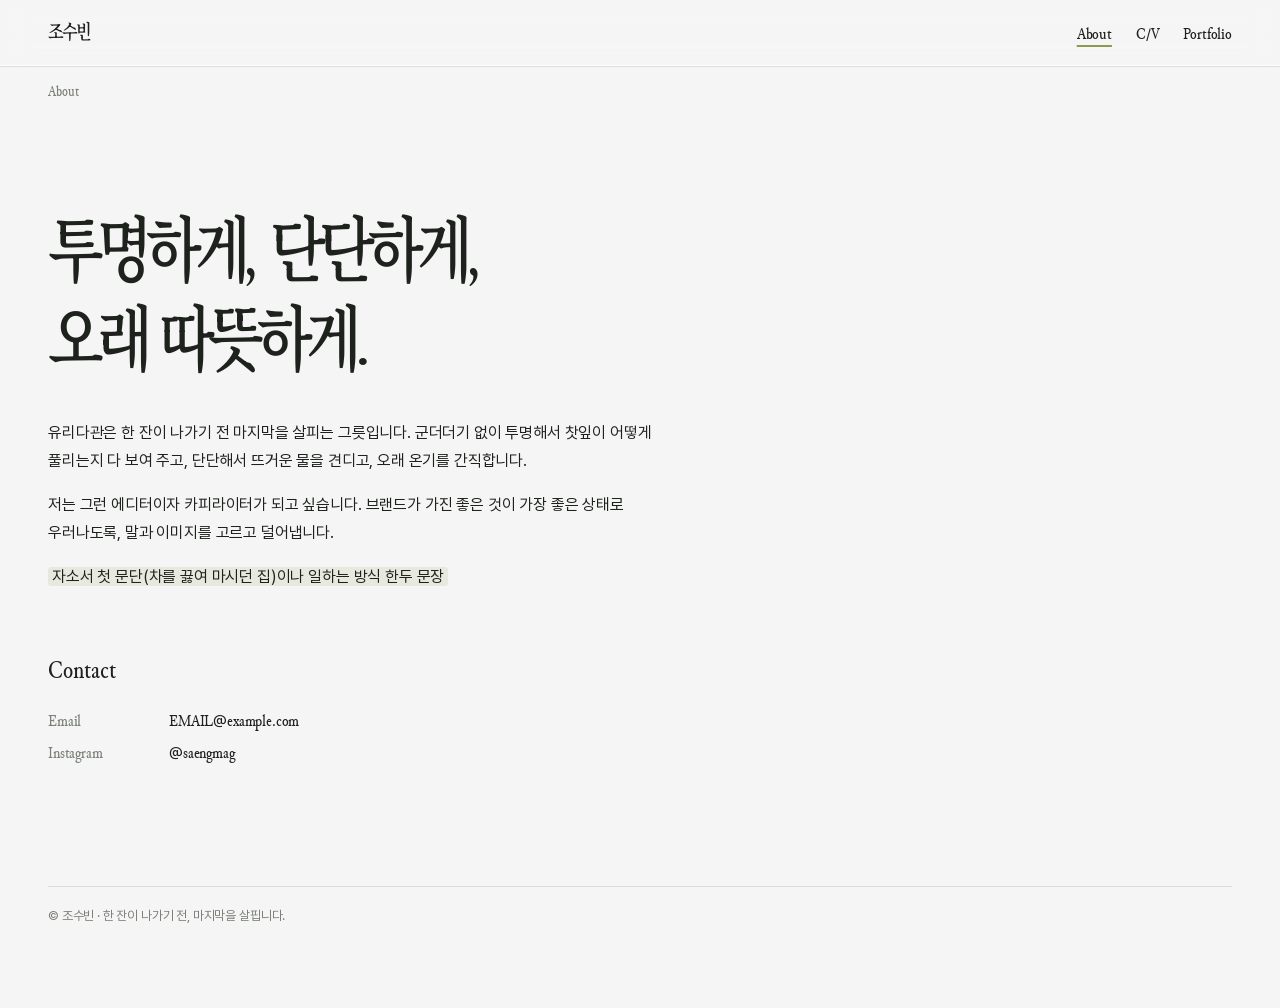
==== about.html @ bf5b0464 "Teacup landing, glass-teapot styling, and type system - Landing: one-screen scene with headline left" ====
<!doctype html>
<html lang="ko">
<head>
  <meta charset="utf-8">
  <meta name="viewport" content="width=device-width, initial-scale=1">
  <title>About — 조수빈</title>
  <link rel="preconnect" href="https://fonts.googleapis.com">
  <link rel="preconnect" href="https://fonts.gstatic.com" crossorigin>
  <link href="https://fonts.googleapis.com/css2?family=Noto+Serif+KR:wght@600&display=swap" rel="stylesheet">
  <link rel="stylesheet" href="assets/style.css">
</head>
<body>
  <header class="site-header">
    <a class="name title" href="index.html">조수빈</a>
    <nav class="site-nav">
      <a href="about.html" aria-current="page">About</a>
      <a href="cv.html">C/V</a>
      <a href="portfolio.html">Portfolio</a>
    </nav>
  </header>

  <main class="article">
    <p class="caption"><span class="en">About</span></p>
    <h1>투명하게, 단단하게,<br>오래 따뜻하게.</h1>

    <p>유리다관은 한 잔이 나가기 전 마지막을 살피는 그릇입니다. 군더더기 없이 투명해서 찻잎이 어떻게 풀리는지 다 보여 주고, 단단해서 뜨거운 물을 견디고, 오래 온기를 간직합니다.</p>
    <p>저는 그런 에디터이자 카피라이터가 되고 싶습니다. 브랜드가 가진 좋은 것이 가장 좋은 상태로 우러나도록, 말과 이미지를 고르고 덜어냅니다.</p>
    <p><span class="todo">자소서 첫 문단(차를 끓여 마시던 집)이나 일하는 방식 한두 문장</span></p>

    <h2>Contact</h2>
    <dl class="facts">
      <dt>Email</dt><dd><a href="mailto:EMAIL@example.com">EMAIL@example.com</a></dd>
      <dt>Instagram</dt><dd><a href="https://www.instagram.com/saengmag/">@saengmag</a></dd>
    </dl>
  </main>

  <footer class="site-footer">© 조수빈 · 한 잔이 나가기 전, 마지막을 살핍니다.</footer>
  <script src="assets/ko-wrap.js"></script>
</body>
</html>
---- assets/style.css ----
/* 타이포 위계 (Victoria Escobar CV 기준)
   한글 타이틀: 가공 본명조 (.ko — SemiBold · 자간 -12% · 세로 1.25배 · 90%)
   본문: 프리텐다드 Regular · Medium · SemiBold
   포인트 영문·숫자: Junicode Condensed (타이틀 안의 영문, 번호, .en)
   서체는 모두 OFL. 라이선스 파일은 assets/fonts/ 에 있습니다. */
@font-face {
  font-family: "Junicode";
  src: url("fonts/JunicodeVF-Roman.woff2") format("woff2");
  font-weight: 300 700;
  font-stretch: 75% 125%;
  font-display: swap;
}
/* 본문용 Junicode: 영문 글자만 담당(숫자·기호·한글은 프리텐다드). 같은 크기에서 작아 보여 112%로 맞춤 */
@font-face {
  font-family: "Junicode Text";
  src: url("fonts/JunicodeVF-Roman.woff2") format("woff2");
  font-weight: 300 700;
  font-stretch: 75% 125%;
  font-display: swap;
  size-adjust: 112%;
  unicode-range: U+0041-005A, U+0061-007A, U+00C0-024F;
}
@font-face { font-family: "Pretendard"; src: url("fonts/Pretendard-Regular.woff2") format("woff2"); font-weight: 400; font-display: swap; }
@font-face { font-family: "Pretendard"; src: url("fonts/Pretendard-Medium.woff2") format("woff2"); font-weight: 500; font-display: swap; }
@font-face { font-family: "Pretendard"; src: url("fonts/Pretendard-SemiBold.woff2") format("woff2"); font-weight: 600; font-display: swap; }

/* 컨셉: 유리다관 — 군더더기 없이 투명하고, 단단하고, 오래 따뜻한.
   색은 유리(투명·빛·가장자리)와 차를 닮은 먹색으로만, 쑥차 색은 '차가 우러나는 순간'에만 씁니다. */
:root {
  /* 영문은 어디서나 Junicode, 한글·숫자는 프리텐다드 */
  --font: "Junicode Text", "Pretendard", -apple-system, BlinkMacSystemFont, "Apple SD Gothic Neo", sans-serif;
  --font-title: "Junicode", "Noto Serif KR", serif;

  --paper: #f5f5f5;                       /* 맑은 유리 뒤의 중립 회백색 */
  --ink: #1e221d;                         /* 오래 우린 찻물의 먹색 */
  --muted: #7b8178;                       /* 김 서린 유리 너머의 회녹색 */
  --line: rgba(30, 34, 29, 0.12);         /* 유리 가장자리 */
  --glass: rgba(255, 255, 255, 0.5);      /* 유리면 */
  --glass-edge: rgba(255, 255, 255, 0.9); /* 빛이 맺힌 윗가장자리 */
  --ssuk: #8d9a4f;                        /* 쑥차 찻물 */
  --ssuk-deep: #56622f;                   /* 쑥잎: 글자에 쓸 때 */
  --ssuk-wash: rgba(141, 154, 79, 0.14);  /* 옅게 우러난 찻물 */
  --warm: rgba(150, 120, 60, 0.07);       /* 오래 남는 온기: 그림자에만 */

  --gutter: clamp(16px, 4vw, 48px);
  --radius: 14px;                         /* 유리의 둥근 곡면: 그릇 역할을 하는 요소에만 */
}

* { box-sizing: border-box; }

html { background: var(--paper); }

body {
  margin: 0;
  padding: 0 var(--gutter) 80px;
  font-family: var(--font);
  font-size: 16px;
  line-height: 1.75;
  letter-spacing: -0.01em;
  font-stretch: 75%;                      /* Junicode Condensed. 프리텐다드에는 영향 없음 */
  color: var(--ink);
  background: var(--paper);
  word-break: keep-all;
}

a { color: inherit; text-decoration: none; transition: color .3s ease; }
a:hover { color: var(--ssuk-deep); }
a:focus-visible, button:focus-visible { outline: 2px solid var(--ssuk); outline-offset: 3px; border-radius: 2px; }

/* 상단 메뉴: 유리판처럼 뒤가 비치는 띠 */
.site-header {
  position: sticky;
  top: env(safe-area-inset-top, 0px);
  z-index: 5;
  display: flex;
  flex-wrap: wrap;
  gap: 8px 24px;
  align-items: baseline;
  margin-inline: calc(var(--gutter) * -1);
  padding: 18px var(--gutter) 14px;
  font-size: 15px;
  background: rgba(245, 245, 245, 0.62);
  -webkit-backdrop-filter: blur(14px) saturate(1.2);
  backdrop-filter: blur(14px) saturate(1.2);
  border-bottom: 1px solid var(--line);
  box-shadow: inset 0 -1px 0 var(--glass-edge);
}
.site-header .name { margin-right: auto; font-size: 18px; }
.site-nav { display: flex; flex-wrap: wrap; gap: 8px 24px; }
.site-nav [aria-current="page"] { text-decoration: underline; text-decoration-color: var(--ssuk); text-underline-offset: 6px; text-decoration-thickness: 2px; }

/* 타이틀 서체: 영문·숫자는 Junicode Condensed(고정), 한글은 ko-wrap.js가 .ko로 감싸 본명조로
   본명조 기본값: SemiBold · 자간 -12% · 세로 1.25배 · 크기 90% (tools/type-tuner.html에서 확정) */
.title, h1, h2 {
  font-family: var(--font-title);
  font-stretch: 75%;
  font-weight: 400;
  letter-spacing: 0;
  font-synthesis: none;
}
.title .ko, h1 .ko, h2 .ko {
  font-family: "Noto Serif KR", serif;
  font-stretch: 100%;
  font-size: 90%;
  font-weight: 600;
  letter-spacing: -0.12em;
  display: inline-block;
  transform: scaleY(1.25);
  transform-origin: center 80%;
}

/* 포인트 영문·숫자: 본문 안에서도 Junicode로 (번호, 영문 작품명 등) */
.en, .num {
  font-family: "Junicode", serif;
  font-stretch: 75%;
  font-weight: 400;
  letter-spacing: 0;
  font-size: 1.12em;   /* Junicode는 같은 크기에서 작아 보여 살짝 키움 */
}

/* 위계: 타이틀(Junicode+본명조) / 본문(프리텐다드) / 캡션 */
h1 {
  font-size: clamp(30px, 6vw, 64px);
  line-height: 1.3;
  margin: 16vh 0 28px;
  max-width: 16em;
}
h2 { font-size: 26px; line-height: 1.4; margin: 64px 0 16px; }
.lede { max-width: 30em; color: var(--muted); margin: 0 0 72px; }
.caption { font-size: 13px; color: var(--muted); }

/* Victoria식 번호 목록: 줄은 유리 가장자리, 올리면 찻물이 아래부터 차오름 */
.index { list-style: none; padding: 0; margin: 0; border-top: 1px solid var(--line); }
.index li { border-bottom: 1px solid var(--line); box-shadow: 0 1px 0 var(--glass-edge); }
.index a {
  display: grid;
  grid-template-columns: 3.5em 1fr auto;
  gap: 12px;
  padding: 14px 8px;
  margin: 0 -8px;
  font-size: clamp(18px, 2.4vw, 26px);
  background: linear-gradient(var(--ssuk-wash), var(--ssuk-wash)) bottom / 100% 0 no-repeat;
  transition: background-size .6s cubic-bezier(.2, .7, .2, 1), color .3s ease;
}
.index a:hover, .index a:focus-visible { background-size: 100% 100%; color: var(--ink); }
.index .num { color: var(--muted); }
.index .meta { font-size: 13px; color: var(--muted); align-self: center; }
@media (max-width: 560px) {
  .index a { grid-template-columns: 2.6em 1fr; }
  .index .meta { grid-column: 2; }
}

/* 문장 뽑기: 유리다관에 한 줄을 우린다 */
.draw { margin: 120px 0 96px; display: grid; justify-items: center; gap: 24px; text-align: center; }
.draw button {
  font: inherit;
  font-size: 16px;
  background: var(--glass);
  border: 1px solid var(--line);
  box-shadow: inset 0 1px 0 var(--glass-edge), 0 6px 18px var(--warm);
  border-radius: 999px;
  color: var(--ink);
  cursor: pointer;
  padding: 10px 22px;
  transition: border-color .3s ease, color .3s ease;
}
.draw button:hover { color: var(--ssuk-deep); border-color: var(--ssuk); }
.vessel {
  position: relative;
  width: min(100%, 30em);
  min-height: 15em;
  padding: 48px 32px 40px;
  display: flex;
  flex-direction: column;
  justify-content: center;
  overflow: hidden;
  border: 1px solid var(--line);
  border-radius: 22px 22px 56px 56px;      /* 다관의 둥근 몸통 */
  background: linear-gradient(115deg, rgba(255,255,255,.75), rgba(255,255,255,.25) 45%, rgba(255,255,255,.55));
  -webkit-backdrop-filter: blur(6px);
  backdrop-filter: blur(6px);
  box-shadow:
    inset 1px 1px 0 var(--glass-edge),      /* 빛이 맺힌 가장자리 */
    inset -12px -14px 30px rgba(30, 34, 29, 0.04),
    0 24px 50px var(--warm);                /* 오래 남는 온기 */
}
.vessel::before {                            /* 유리에 비친 긴 빛줄기 */
  content: "";
  position: absolute;
  top: 14px; left: 18px;
  width: 6px; height: 46%;
  border-radius: 6px;
  background: linear-gradient(rgba(255,255,255,.95), rgba(255,255,255,0));
  pointer-events: none;
}
.vessel .tea {                               /* 찻물: 우릴 때만 차오름 */
  position: absolute;
  inset: auto 0 0 0;
  height: 0;
  background: linear-gradient(to top, rgba(141,154,79,.30), rgba(141,154,79,.12));
  border-top: 1px solid rgba(255,255,255,.7);
  transition: height 1.8s cubic-bezier(.3, .6, .2, 1);
}
.vessel.steeped .tea { height: 58%; }
.vessel .line, .vessel .source { position: relative; }
.vessel .line {
  font-size: clamp(24px, 4vw, 36px);
  line-height: 1.5;
  margin: 0;
  opacity: 0;
  filter: blur(6px);
  transition: opacity 1.6s ease .4s, filter 1.6s ease .4s;  /* 찻잎이 우러나듯 */
}
.vessel .source { margin: 14px 0 0; opacity: 0; transition: opacity 1.2s ease 1.3s; }
.vessel .placeholder { position: absolute; inset: 0; display: grid; place-items: center; color: var(--muted); font-size: 14px; transition: opacity .4s ease; }
.vessel.steeped .placeholder { opacity: 0; }
.vessel h1.line { margin: 0; max-width: none; }
.vessel.steeped .line { opacity: 1; filter: blur(0); }

/* 첫 화면: 스크롤 없는 한 장면 — 좌: 산세리프 큰 문장 / 가운데: 찻잔 / 우: 한 잔 더
   사이트 전체와 같은 밝은 #f5f5f5. 찻물의 연두빛이 첫 화면의 유일한 색 */
body.landing { padding-bottom: 0; }
.hero {
  min-height: calc(100svh - 64px);          /* 상단 바를 뺀 한 화면 */
  margin: 0;
  padding-block: 16px 32px;
  display: grid;
  grid-template-columns: 1fr auto 1fr;
  align-items: center;
  justify-items: stretch;
  gap: clamp(16px, 3vw, 48px);
  text-align: left;
}
.cup-frame { grid-column: 2; width: min(42vw, 70svh, 620px); aspect-ratio: 1; }
.cup-frame img {
  width: 100%;
  height: 100%;
  display: block;
  filter: brightness(1.07) contrast(.96);   /* 사진 바탕을 #f5f5f5에 가깝게 밝혀 회색 테를 줄임 */
  mix-blend-mode: multiply;
  -webkit-mask-image: radial-gradient(circle at 50% 50%, #000 50%, transparent 70%);
  mask-image: radial-gradient(circle at 50% 50%, #000 50%, transparent 70%);   /* 네모난 가장자리를 둥글게 지움 */
}
/* 왼쪽 문장: CSS로 그린 다관의 그릇 스타일은 걷어내고 글자만 */
.hero .vessel {
  grid-column: 1;
  grid-row: 1;
  justify-self: start;
  width: auto;
  min-height: 0;
  padding: 0;
  overflow: visible;
  border: 0;
  border-radius: 0;
  background: none;
  -webkit-backdrop-filter: none;
  backdrop-filter: none;
  box-shadow: none;
  text-align: left;
}
.hero .vessel::before, .hero .vessel .tea { display: none; }
/* 첫 화면 문장만 산세리프(프리텐다드, 영문은 Junicode)로 크게. 가공 본명조 규칙은 끔 */
.hero .vessel .line {
  font-family: var(--font);
  font-stretch: 75%;
  font-weight: 600;
  font-size: clamp(28px, 3.4vw, 56px);
  line-height: 1.2;
  letter-spacing: -0.035em;
  margin: 0;
}
.hero .vessel .line .ko { font: inherit; letter-spacing: inherit; font-stretch: 100%; display: inline; transform: none; }
.hero .vessel .source { margin: 18px 0 0; font-size: 14px; color: var(--muted); }
.hero [data-draw] {                       /* Refill: 테두리 없이 Junicode 글자만, 올리면 김 서리듯 흐려짐 */
  grid-column: 3;
  grid-row: 1;
  justify-self: end;
  padding: 8px 4px;
  border: 0;
  border-radius: 0;
  background: none;
  box-shadow: none;
  font-family: "Junicode", serif;
  font-stretch: 75%;
  font-size: clamp(22px, 2vw, 30px);
  letter-spacing: 0;
  color: var(--ink);
  transition: filter .25s ease, opacity .25s ease;
}
/* 마우스를 올려 둔 동안만 흐려지고, 떼면 바로 돌아옴. 터치 화면에서는 흐림이 남지 않도록 마우스 기기에서만 */
@media (hover: hover) {
  .hero [data-draw]:hover { filter: blur(3px); opacity: .7; color: var(--ink); }
}
@media (prefers-reduced-motion: reduce) { .hero [data-draw] { transition: none; } }

/* 찻잔에서 계속 피어오르는 김 (탑뷰)
   수면 가운데에서 작고 짙게 생겨나, 보는 사람(화면) 쪽으로 다가오듯 크게 부풀며 점점 투명해짐.
   흰 김만으로는 밝은 배경에서 안 보여서, 김이 지나가는 자리의 사진을 살짝 흐리게(뿌옇게) 만들어 존재감을 줌 */
.cup-frame { position: relative; }
.steam {
  position: absolute;
  inset: 0;
  pointer-events: none;
  animation: steam-swirl 48s linear infinite;   /* 김 전체가 천천히 돌아 같은 모양이 반복되지 않게 */
}
.steam i {
  position: absolute;
  left: 50%;
  top: 50%;
  width: 40%;
  height: 40%;
  margin: -20% 0 0 -20%;
  border-radius: 50%;
  background: radial-gradient(circle, rgba(255, 255, 255, .85) 0%, rgba(255, 255, 255, .45) 32%, rgba(255, 255, 255, 0) 66%);
  -webkit-backdrop-filter: blur(4px);
  backdrop-filter: blur(4px);
  -webkit-mask-image: radial-gradient(circle, #000 28%, transparent 66%);
  mask-image: radial-gradient(circle, #000 28%, transparent 66%);
  opacity: 0;
  animation: steam-rise 11s cubic-bezier(.33, .2, .4, 1) infinite;   /* 천천히 떠올라 오래 번짐 */
}
.steam i:nth-child(1) { --dx: 28%;  --dy: -34%; animation-delay: 0s; }
.steam i:nth-child(2) { --dx: -36%; --dy: -10%; animation-delay: -2.75s; }
.steam i:nth-child(3) { --dx: 14%;  --dy: 32%;  animation-delay: -5.5s; }
.steam i:nth-child(4) { --dx: -20%; --dy: -36%; animation-delay: -8.25s; }
@keyframes steam-rise {
  0%   { transform: translate(0, 0) scale(.25); opacity: 0; }
  18%  { opacity: .9; }                                        /* 수면 위: 작고 짙음 */
  55%  { opacity: .5; }
  80%  { opacity: .2; }
  100% { transform: translate(var(--dx), var(--dy)) scale(3) rotate(40deg); opacity: 0; }   /* 화면 쪽: 크고 투명 */
}
@keyframes steam-swirl { to { transform: rotate(360deg); } }
@media (prefers-reduced-motion: reduce) { .steam { display: none; } }

/* 좁은 화면: 문장 → 찻잔 → 버튼 순서로 세로 쌓기 */
@media (max-width: 820px) {
  .hero { grid-template-columns: 1fr; justify-items: center; align-content: center; gap: 20px; }
  .hero .vessel { grid-column: 1; grid-row: 1; justify-self: stretch; }
  .cup-frame { grid-column: 1; grid-row: 2; width: min(78vw, 46svh); }
  .hero [data-draw] { grid-column: 1; grid-row: 3; justify-self: center; }
  .hero .vessel .line { font-size: clamp(28px, 8vw, 40px); }
}

/* 하위 페이지 제목 */
.page-title { margin: 12vh 0 40px; }
.vessel.steeped .source { opacity: 1; }
@media (prefers-reduced-motion: reduce) {
  .vessel .line, .vessel .source, .vessel .tea, .index a { transition: none; filter: none; }
}

/* 프로젝트·CV·숨은 페이지 공통 본문 */
.article { max-width: 40em; }
.article h1 { margin-top: 12vh; }
.facts { display: grid; grid-template-columns: 7em 1fr; gap: 6px 16px; font-size: 15px; margin: 0 0 48px; }
.facts dt { color: var(--muted); }
.facts dd { margin: 0; }
figure { margin: 48px 0; }
figure img, figure video {                   /* 작업물은 유리 액자에 */
  width: 100%;
  height: auto;
  display: block;
  padding: 10px;
  border: 1px solid var(--line);
  border-radius: var(--radius);
  background: var(--glass);
  box-shadow: inset 1px 1px 0 var(--glass-edge), 0 16px 40px var(--warm);
}
figcaption { font-size: 13px; color: var(--muted); margin-top: 10px; }
.todo { background: var(--ssuk-wash); padding: 0 4px; border-radius: 3px; }

.site-footer { margin-top: 120px; padding-top: 18px; border-top: 1px solid var(--line); font-size: 13px; color: var(--muted); }
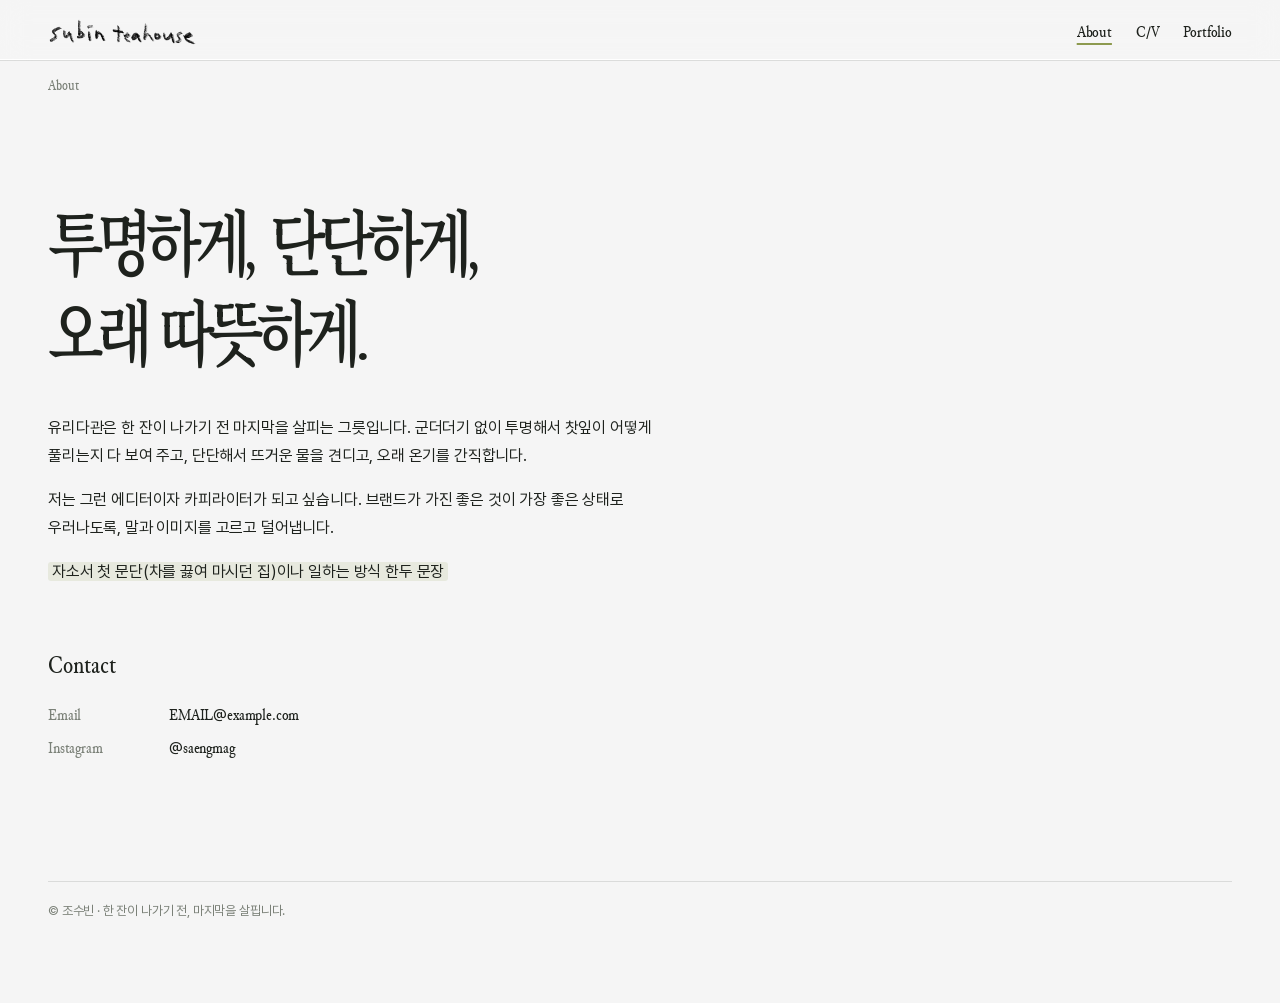
==== commit 6767273a: "Handwritten logo and teapot favicon - "subin teahouse" handwritten logo in the top bar on every page" ====
--- a/about.html
+++ b/about.html
@@ -4,6 +4,10 @@
   <meta charset="utf-8">
   <meta name="viewport" content="width=device-width, initial-scale=1">
   <title>About — 조수빈</title>
+  <link rel="icon" type="image/png" sizes="32x32" href="assets/icons/favicon-32.png">
+  <link rel="icon" type="image/png" sizes="16x16" href="assets/icons/favicon-16.png">
+  <link rel="icon" type="image/png" sizes="192x192" href="assets/icons/icon-192.png">
+  <link rel="apple-touch-icon" href="assets/icons/apple-touch-icon.png">
   <link rel="preconnect" href="https://fonts.googleapis.com">
   <link rel="preconnect" href="https://fonts.gstatic.com" crossorigin>
   <link href="https://fonts.googleapis.com/css2?family=Noto+Serif+KR:wght@600&display=swap" rel="stylesheet">
@@ -11,7 +15,7 @@
 </head>
 <body>
   <header class="site-header">
-    <a class="name title" href="index.html">조수빈</a>
+    <a class="name logo" href="index.html" aria-label="subin teahouse — 조수빈, 홈으로"><img class="logo-mark" src="assets/img/name.png" alt="" width="539" height="101"></a>
     <nav class="site-nav">
       <a href="about.html" aria-current="page">About</a>
       <a href="cv.html">C/V</a>
--- a/assets/style.css
+++ b/assets/style.css
@@ -75,7 +75,7 @@
   display: flex;
   flex-wrap: wrap;
   gap: 8px 24px;
-  align-items: baseline;
+  align-items: center;
   margin-inline: calc(var(--gutter) * -1);
   padding: 18px var(--gutter) 14px;
   font-size: 15px;
@@ -86,6 +86,11 @@
   box-shadow: inset 0 -1px 0 var(--glass-edge);
 }
 .site-header .name { margin-right: auto; font-size: 18px; }
+/* 손글씨 로고 'subin teahouse' (연필 질감 그대로). 올리면 김 서리듯 살짝 흐려짐 */
+.logo { display: block; align-self: center; }
+.logo-mark { display: block; height: 28px; width: auto; transition: filter .25s ease, opacity .25s ease; }
+@media (hover: hover) { .logo:hover .logo-mark { filter: blur(1.5px); opacity: .75; } }
+@media (max-width: 560px) { .logo-mark { height: 24px; } }
 .site-nav { display: flex; flex-wrap: wrap; gap: 8px 24px; }
 .site-nav [aria-current="page"] { text-decoration: underline; text-decoration-color: var(--ssuk); text-underline-offset: 6px; text-decoration-thickness: 2px; }
 
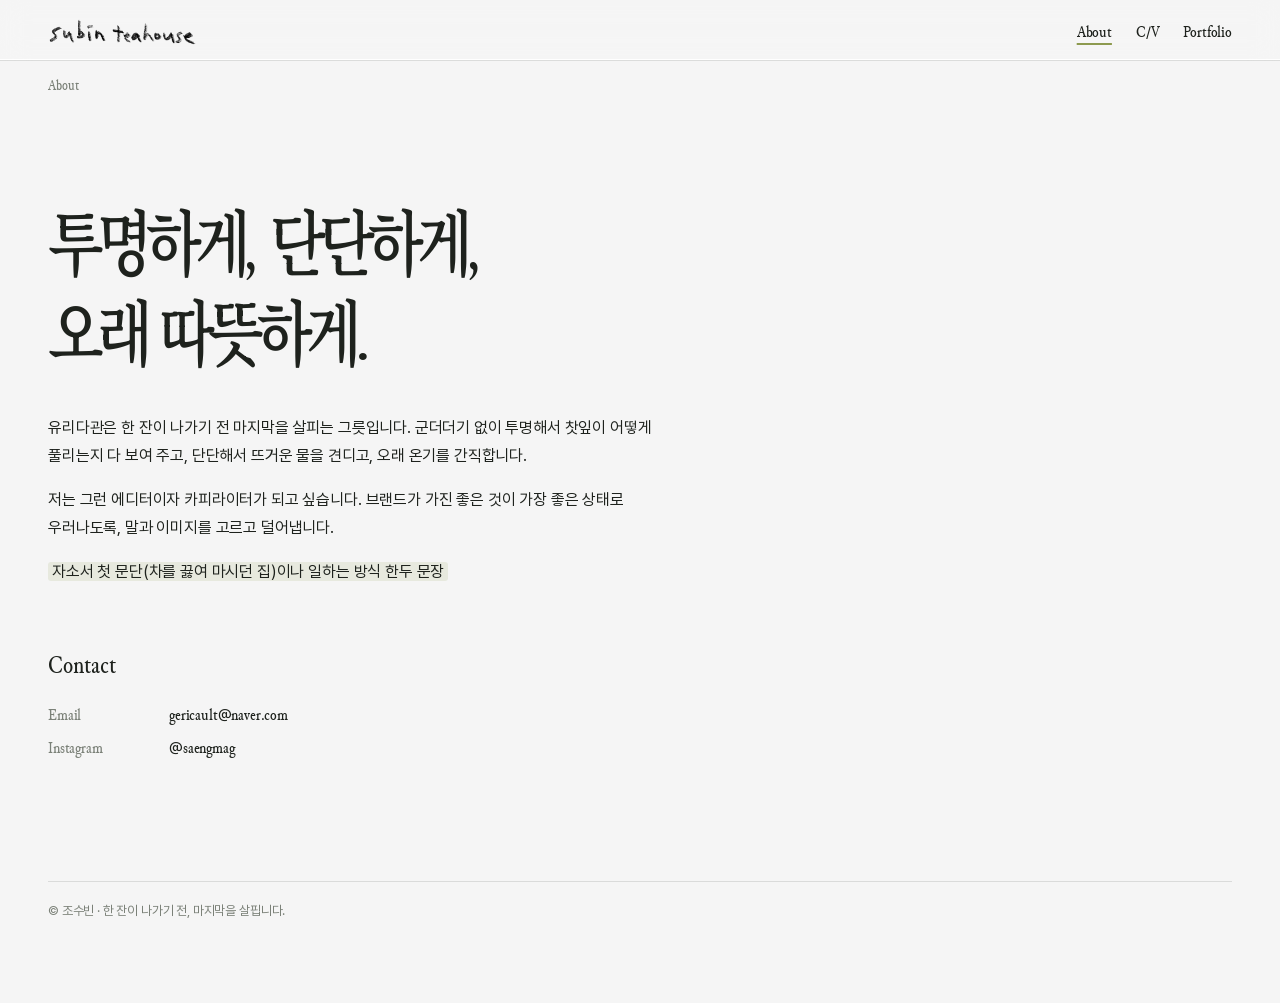
==== commit 77a32e59: "Project pages 02–05 and commercial with review placeholders Reorder portfolio to editorial → reels →" ====
--- a/about.html
+++ b/about.html
@@ -33,7 +33,7 @@
 
     <h2>Contact</h2>
     <dl class="facts">
-      <dt>Email</dt><dd><a href="mailto:EMAIL@example.com">EMAIL@example.com</a></dd>
+      <dt>Email</dt><dd><a href="mailto:gericault@naver.com">gericault@naver.com</a></dd>
       <dt>Instagram</dt><dd><a href="https://www.instagram.com/saengmag/">@saengmag</a></dd>
     </dl>
   </main>
--- a/assets/style.css
+++ b/assets/style.css
@@ -18,7 +18,7 @@
   font-stretch: 75% 125%;
   font-display: swap;
   size-adjust: 112%;
-  unicode-range: U+0041-005A, U+0061-007A, U+00C0-024F;
+  unicode-range: U+0041-005A, U+0061-007A, U+00C0-00D6, U+00D8-00F6, U+00F8-024F;   /* ×(곱하기)는 제외: Junicode의 ×가 너무 작음 */
 }
 @font-face { font-family: "Pretendard"; src: url("fonts/Pretendard-Regular.woff2") format("woff2"); font-weight: 400; font-display: swap; }
 @font-face { font-family: "Pretendard"; src: url("fonts/Pretendard-Medium.woff2") format("woff2"); font-weight: 500; font-display: swap; }
@@ -230,7 +230,7 @@
   margin: 0;
   padding-block: 16px 32px;
   display: grid;
-  grid-template-columns: 1fr auto 1fr;
+  grid-template-columns: minmax(0, 1.35fr) auto minmax(0, .65fr);   /* 문장 칸을 넓게, 버튼 칸은 좁게 */
   align-items: center;
   justify-items: stretch;
   gap: clamp(16px, 3vw, 48px);
@@ -276,7 +276,21 @@
 }
 .hero .vessel .line .ko { font: inherit; letter-spacing: inherit; font-stretch: 100%; display: inline; transform: none; }
 .hero .vessel .source { margin: 18px 0 0; font-size: 14px; color: var(--muted); }
-.hero [data-draw] {                       /* Refill: 테두리 없이 Junicode 글자만, 올리면 김 서리듯 흐려짐 */
+/* Refill 문장 길이에 따라 글자 크기 한 단계씩 (draw.js가 is-mid / is-long을 붙임) */
+.hero .vessel .line.is-mid { font-size: clamp(22px, 2.3vw, 38px); }
+.hero .vessel .line.is-long { font-size: clamp(20px, 1.85vw, 31px); line-height: 1.3; }
+@media (max-width: 820px) {
+  .hero .vessel .line.is-mid { font-size: clamp(24px, 6.4vw, 34px); }
+  .hero .vessel .line.is-long { font-size: clamp(21px, 5.4vw, 29px); }
+}
+/* 첫 화면 문장은 블러 없이, 살짝 떠오르며 빠르게 나타남 */
+.hero .vessel .line { filter: none; transform: translateY(8px); transition: opacity .55s ease, transform .55s ease; }
+.hero .vessel .source { filter: none; transform: translateY(6px); transition: opacity .55s ease .12s, transform .55s ease .12s; }
+.hero .vessel.steeped .line, .hero .vessel.steeped .source { filter: none; transform: none; }
+/* Refill 때는 찻물이 다 차는 순간(1.6초)에 문장도 완전히 보이도록, 차오르는 0.96초 동안 나타남 */
+.hero .vessel.refill-sync .line { transition-duration: .96s; }
+.hero .vessel.refill-sync .source { transition-duration: .84s; }
+.hero [data-draw] {                       /* Refill: 테두리 없이 Junicode 글자만, 올리면 쑥잎색 */
   grid-column: 3;
   grid-row: 1;
   justify-self: end;
@@ -290,13 +304,54 @@
   font-size: clamp(22px, 2vw, 30px);
   letter-spacing: 0;
   color: var(--ink);
-  transition: filter .25s ease, opacity .25s ease;
-}
-/* 마우스를 올려 둔 동안만 흐려지고, 떼면 바로 돌아옴. 터치 화면에서는 흐림이 남지 않도록 마우스 기기에서만 */
+  transition: color .25s ease;
+}
+/* 마우스를 올려 둔 동안만 쑥잎색, 떼면 바로 돌아옴. 터치 화면에서는 색이 남지 않도록 마우스 기기에서만 */
 @media (hover: hover) {
-  .hero [data-draw]:hover { filter: blur(3px); opacity: .7; color: var(--ink); }
+  .hero [data-draw]:hover { color: var(--ssuk-deep); }
 }
 @media (prefers-reduced-motion: reduce) { .hero [data-draw] { transition: none; } }
+
+/* Refill: 찻물이 바닥까지 빠졌다가 다시 차오름 (탑뷰라 수면 원이 가운데로 줄었다가 다시 넓어짐)
+   찻물 원 위에 '다 마신 잔' 사진을 겹치고, 마스크 구멍(--level) 크기로 수위를 표현.
+   빈 잔 사진은 찻잔 사진과 같은 구도라, 찻물 원 자리만 잘라 같은 위치에 맞춤 */
+@property --level { syntax: "<percentage>"; inherits: false; initial-value: 114%; }
+@property --cx { syntax: "<percentage>"; inherits: false; initial-value: 50%; }
+@property --cy { syntax: "<percentage>"; inherits: false; initial-value: 50%; }
+.liquid {
+  position: absolute;
+  left: 50.3%;
+  top: 50%;
+  width: 35.5%;                              /* 사진 속 찻물 원의 지름 */
+  aspect-ratio: 1;
+  transform: translate(-50%, -50%);
+  border-radius: 50%;
+  --level: 114%;                             /* 평소: 흐린 경계까지 다 넘쳐서 빈 잔이 안 보임 */
+  --cx: 50%;
+  --cy: 50%;
+  --sx: 11%;                                 /* 찰랑이는 방향과 세기: draw.js가 누를 때마다 바꿈 */
+  --sy: -6%;
+  background: url("img/hero-cup-empty.jpg") 50.47% 50% / 281.7% no-repeat;   /* 사진 전체 크기 = 원 지름의 1/0.355배 */
+  filter: brightness(1.07) contrast(.96);    /* 찻잔 사진과 같은 보정 */
+  /* 수면 경계를 넓게 흐려서 물이 스며들듯 빠지고 차오르게. 차오를 때는 중심(--cx, --cy)이 무작위 방향으로 찰랑임 */
+  -webkit-mask-image: radial-gradient(ellipse 50% 50% at var(--cx) var(--cy), transparent calc(var(--level) - 14%), #000 calc(var(--level) + 10%));
+  mask-image: radial-gradient(ellipse 50% 50% at var(--cx) var(--cy), transparent calc(var(--level) - 14%), #000 calc(var(--level) + 10%));
+  pointer-events: none;
+}
+.cup-frame.refilling .liquid { animation: drain-refill 1.6s ease-in-out both; }
+@keyframes drain-refill {
+  0%   { --level: 114%; }
+  37%  { --level: -12%; }                    /* 다 비움 (0.6초) */
+  40%  { --level: -12%; --cx: 50%; --cy: 50%; }   /* 빈 잔은 아주 잠깐만 */
+  /* 다시 차오름: 앞부분에서 빠르게 대부분 차고, 뒤에서는 찰랑이며 마저 참.
+     찰랑임은 누를 때마다 script가 정한 무작위 방향(--sx, --sy)으로 쏠렸다가 반대로, 점점 잦아듦 */
+  50%  { --level: 58%;  --cx: calc(50% + var(--sx)); --cy: calc(50% + var(--sy)); }
+  63%  { --level: 92%;  --cx: calc(50% - var(--sx) * .6); --cy: calc(50% - var(--sy) * .6); }
+  76%  { --level: 108%; --cx: calc(50% + var(--sx) * .32); --cy: calc(50% + var(--sy) * .32); }
+  88%  { --level: 113%; --cx: calc(50% - var(--sx) * .12); --cy: calc(50% - var(--sy) * .12); }
+  100% { --level: 114%; --cx: 50%; --cy: 50%; }   /* 가득 (1.6초) */
+}
+@media (prefers-reduced-motion: reduce) { .cup-frame.refilling .liquid { animation: none; } }
 
 /* 찻잔에서 계속 피어오르는 김 (탑뷰)
    수면 가운데에서 작고 짙게 생겨나, 보는 사람(화면) 쪽으로 다가오듯 크게 부풀며 점점 투명해짐.
@@ -345,6 +400,70 @@
   .cup-frame { grid-column: 1; grid-row: 2; width: min(78vw, 46svh); }
   .hero [data-draw] { grid-column: 1; grid-row: 3; justify-self: center; }
   .hero .vessel .line { font-size: clamp(28px, 8vw, 40px); }
+}
+
+/* 커버: 유리다관과 인사 → Pour를 누르면 다관이 오른쪽으로 기울며 걷힘 */
+.cover {
+  position: fixed;
+  inset: 0;
+  z-index: 4;                                /* 상단 바(5)는 위에 그대로 */
+  display: grid;
+  place-content: center;
+  justify-items: center;
+  gap: 14px;
+  padding: 72px var(--gutter) 32px;
+  background: var(--paper);
+  text-align: center;
+  transition: opacity .55s ease;
+}
+.cover-teapot {
+  position: relative;
+  width: min(62vw, 82svh, 540px);
+  height: auto;                              /* img의 height 속성(751)에 끌려 세로로 늘어나지 않게 */
+  aspect-ratio: 1586 / 992;
+  margin-bottom: 18px;
+  filter: drop-shadow(0 18px 28px rgba(80, 70, 40, .12));
+  transform-origin: 30% 90%;                 /* 손잡이 쪽 바닥을 축으로 기울임 */
+}
+/* Pour: 손으로 들어 올리듯 살짝 떠올랐다가, 주둥이 쪽으로 천천히 기울며 화면이 넘어감 */
+@keyframes pour-lift {
+  0%   { transform: translateY(0) rotate(0deg); }
+  28%  { transform: translateY(-4%) rotate(-3deg); }       /* 들어 올리며 뒤로 살짝 */
+  100% { transform: translate(5%, -2%) rotate(24deg); }    /* 주둥이 쪽으로 기울임 */
+}
+.cover-title { font-size: clamp(26px, 3.4vw, 44px); line-height: 1.3; margin: 0; }
+.cover-sub { margin: 0; font-size: 14px; color: var(--muted); }
+.pour-btn {
+  margin-top: 18px;
+  padding: 8px 4px;
+  border: 0;
+  background: none;
+  font-family: "Junicode", serif;
+  font-stretch: 75%;
+  font-size: clamp(24px, 2.2vw, 32px);
+  color: var(--ink);
+  cursor: pointer;
+  transition: color .25s ease;
+}
+@media (hover: hover) { .pour-btn:hover { color: var(--ssuk-deep); } }
+.cover.pouring .cover-teapot { animation: pour-lift 1.1s cubic-bezier(.4, 0, .2, 1) both; }
+.cover.pouring .cover-title, .cover.pouring .cover-sub, .cover.pouring .pour-btn { opacity: 0; transition: opacity .35s ease; }
+.cover.lifting { opacity: 0; pointer-events: none; transition: opacity .7s ease; }
+.cover[hidden] { display: none; }
+/* 커버가 걷힐 때 찻잔은 빈 잔에서 시작해 차오름 */
+.cup-frame.empty .liquid { --level: -12%; }
+.cup-frame.first-pour .liquid { animation: first-pour 1.15s ease-out both; }
+@keyframes first-pour {
+  0%   { --level: -12%; --cx: 50%; --cy: 50%; }
+  25%  { --level: 50%;  --cx: calc(50% + var(--sx)); --cy: calc(50% + var(--sy)); }
+  48%  { --level: 90%;  --cx: calc(50% - var(--sx) * .6); --cy: calc(50% - var(--sy) * .6); }
+  70%  { --level: 108%; --cx: calc(50% + var(--sx) * .3); --cy: calc(50% + var(--sy) * .3); }
+  100% { --level: 114%; --cx: 50%; --cy: 50%; }
+}
+@media (prefers-reduced-motion: reduce) {
+  .cover { transition: none; }
+  .cover.pouring .cover-teapot { animation: none; }
+  .cup-frame.first-pour .liquid { animation: none; }
 }
 
 /* 하위 페이지 제목 */
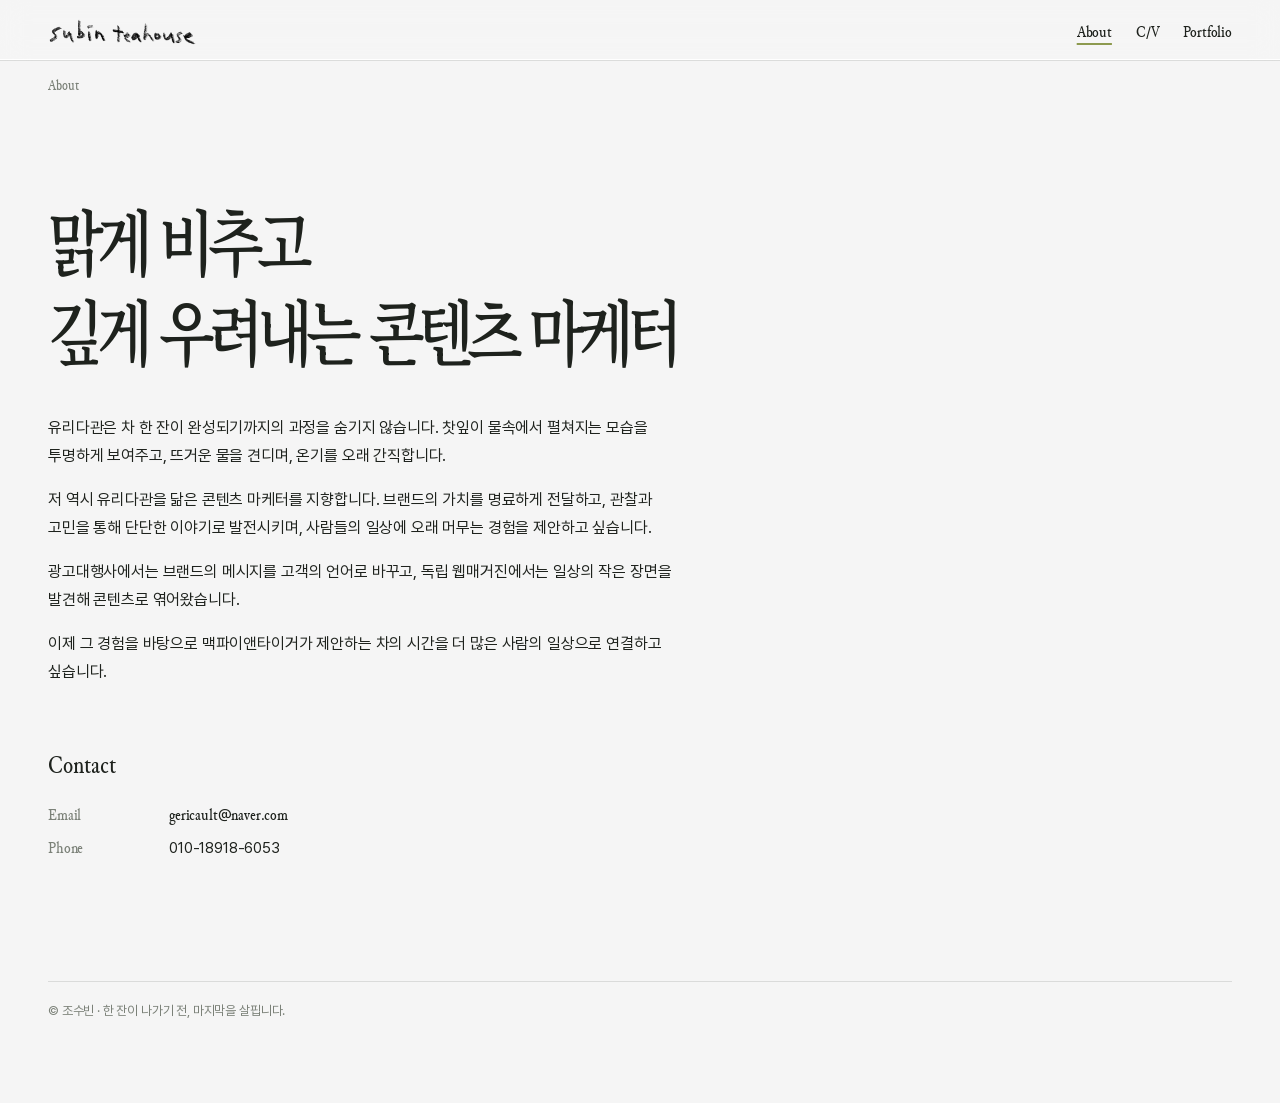
==== commit f4f79867: "About: 새 소개 문안, 연락처에 전화번호 Co-Authored-By: Claude Opus 5.5 <noreply@anthropic.com>" ====
--- a/about.html
+++ b/about.html
@@ -25,16 +25,17 @@
 
   <main class="article">
     <p class="caption"><span class="en">About</span></p>
-    <h1>투명하게, 단단하게,<br>오래 따뜻하게.</h1>
+    <h1>맑게 비추고<br>깊게 우려내는 콘텐츠 마케터</h1>
 
-    <p>유리다관은 한 잔이 나가기 전 마지막을 살피는 그릇입니다. 군더더기 없이 투명해서 찻잎이 어떻게 풀리는지 다 보여 주고, 단단해서 뜨거운 물을 견디고, 오래 온기를 간직합니다.</p>
-    <p>저는 그런 에디터이자 카피라이터가 되고 싶습니다. 브랜드가 가진 좋은 것이 가장 좋은 상태로 우러나도록, 말과 이미지를 고르고 덜어냅니다.</p>
-    <p><span class="todo">자소서 첫 문단(차를 끓여 마시던 집)이나 일하는 방식 한두 문장</span></p>
+    <p>유리다관은 차 한 잔이 완성되기까지의 과정을 숨기지 않습니다. 찻잎이 물속에서 펼쳐지는 모습을 투명하게 보여주고, 뜨거운 물을 견디며, 온기를 오래 간직합니다.</p>
+    <p>저 역시 유리다관을 닮은 콘텐츠 마케터를 지향합니다. 브랜드의 가치를 명료하게 전달하고, 관찰과 고민을 통해 단단한 이야기로 발전시키며, 사람들의 일상에 오래 머무는 경험을 제안하고 싶습니다.</p>
+    <p>광고대행사에서는 브랜드의 메시지를 고객의 언어로 바꾸고, 독립 웹매거진에서는 일상의 작은 장면을 발견해 콘텐츠로 엮어왔습니다.</p>
+    <p>이제 그 경험을 바탕으로 맥파이앤타이거가 제안하는 차의 시간을 더 많은 사람의 일상으로 연결하고 싶습니다.</p>
 
     <h2>Contact</h2>
     <dl class="facts">
       <dt>Email</dt><dd><a href="mailto:gericault@naver.com">gericault@naver.com</a></dd>
-      <dt>Instagram</dt><dd><a href="https://www.instagram.com/saengmag/">@saengmag</a></dd>
+      <dt>Phone</dt><dd>010-18918-6053</dd>
     </dl>
   </main>
 
--- a/assets/style.css
+++ b/assets/style.css
@@ -131,6 +131,7 @@
   max-width: 16em;
 }
 h2 { font-size: 26px; line-height: 1.4; margin: 64px 0 16px; }
+h3 { font-size: 17px; line-height: 1.5; margin: 32px 0 8px; }              /* 섹션 안 사례의 과제·관점·제작… */
 .lede { max-width: 30em; color: var(--muted); margin: 0 0 72px; }
 .caption { font-size: 13px; color: var(--muted); }
 
@@ -150,6 +151,25 @@
 .index a:hover, .index a:focus-visible { background-size: 100% 100%; color: var(--ink); }
 .index .num { color: var(--muted); }
 .index .meta { font-size: 13px; color: var(--muted); align-self: center; }
+/* WHY: 올리면 찻물이 차오르는 동안 타이틀이 그 작업의 질문으로 바뀜 (넘침은 portfolio.html의 fitWhy가 글자 크기로 맞춤) */
+.index .title { position: relative; }
+.index .t-name { transition: opacity .3s ease .1s; }
+.index .t-why {
+  position: absolute; left: 0; top: 50%; translate: 0 -50%;
+  max-width: 100%; white-space: nowrap; overflow: hidden;
+  opacity: 0; pointer-events: none;
+  transition: opacity .2s ease;
+  /* 질문은 작업 노트처럼: 본문 산세리프(프리텐다드) · 타이틀의 78% · 쑥잎색 */
+  font-family: var(--font); font-stretch: 100%; font-size: 78%; font-weight: 500; letter-spacing: -0.01em;
+  color: var(--ssuk-deep);
+}
+.index .t-why .ko { font: inherit; letter-spacing: inherit; display: inline; transform: none; }   /* ko-wrap의 본명조 처리를 풂 */
+.index a:focus-visible .t-name { opacity: 0; transition: opacity .25s ease; }
+.index a:focus-visible .t-why { opacity: 1; transition: opacity .35s ease .15s; }
+@media (hover: hover) {
+  .index a:hover .t-name { opacity: 0; transition: opacity .25s ease; }
+  .index a:hover .t-why { opacity: 1; transition: opacity .35s ease .15s; }
+}
 @media (max-width: 560px) {
   .index a { grid-template-columns: 2.6em 1fr; }
   .index .meta { grid-column: 2; }
@@ -470,12 +490,13 @@
 .page-title { margin: 12vh 0 40px; }
 .vessel.steeped .source { opacity: 1; }
 @media (prefers-reduced-motion: reduce) {
-  .vessel .line, .vessel .source, .vessel .tea, .index a { transition: none; filter: none; }
+  .vessel .line, .vessel .source, .vessel .tea, .index a, .index .t-name, .index .t-why { transition: none; filter: none; }
 }
 
 /* 프로젝트·CV·숨은 페이지 공통 본문 */
 .article { max-width: 40em; }
 .article h1 { margin-top: 12vh; }
+.article .why { font-size: clamp(18px, 2.4vw, 26px); color: var(--muted); margin: -12px 0 40px; }   /* 목차 호버 질문과 같은 문장 */
 .facts { display: grid; grid-template-columns: 7em 1fr; gap: 6px 16px; font-size: 15px; margin: 0 0 48px; }
 .facts dt { color: var(--muted); }
 .facts dd { margin: 0; }
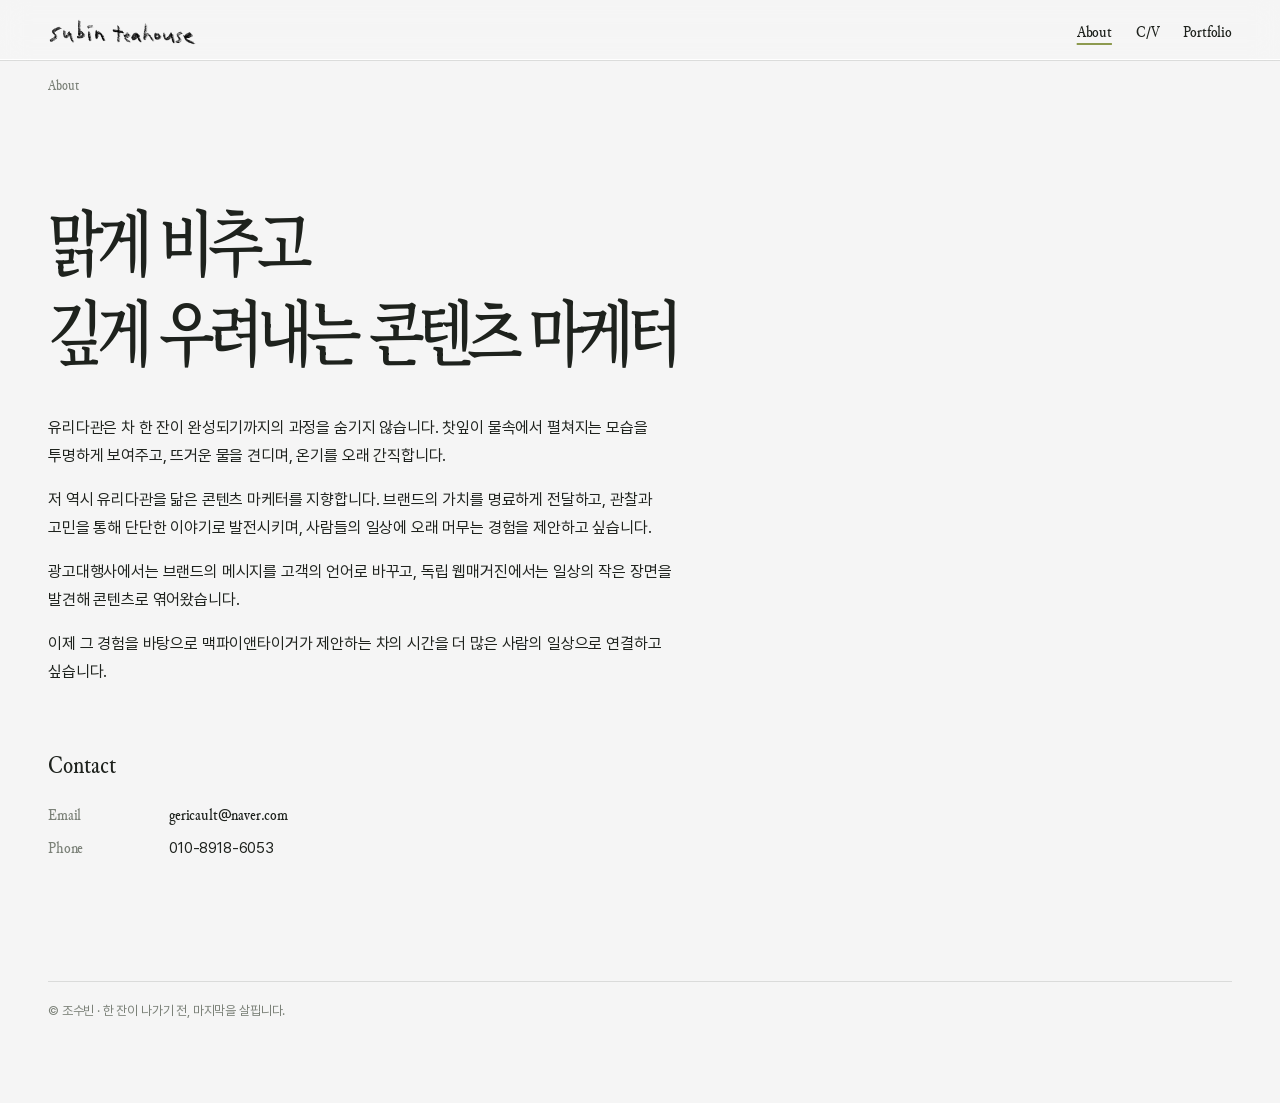
==== commit 1783f14b: "About·CV: 전화번호 010-8918-6053 공개, CV PDF 재생성 Co-Authored-By: Claude Opus 5.5 <noreply@anthropic.com>" ====
--- a/about.html
+++ b/about.html
@@ -35,7 +35,7 @@
     <h2>Contact</h2>
     <dl class="facts">
       <dt>Email</dt><dd><a href="mailto:gericault@naver.com">gericault@naver.com</a></dd>
-      <dt>Phone</dt><dd>010-18918-6053</dd>
+      <dt>Phone</dt><dd><a href="tel:+821089186053">010-8918-6053</a></dd>
     </dl>
   </main>
 
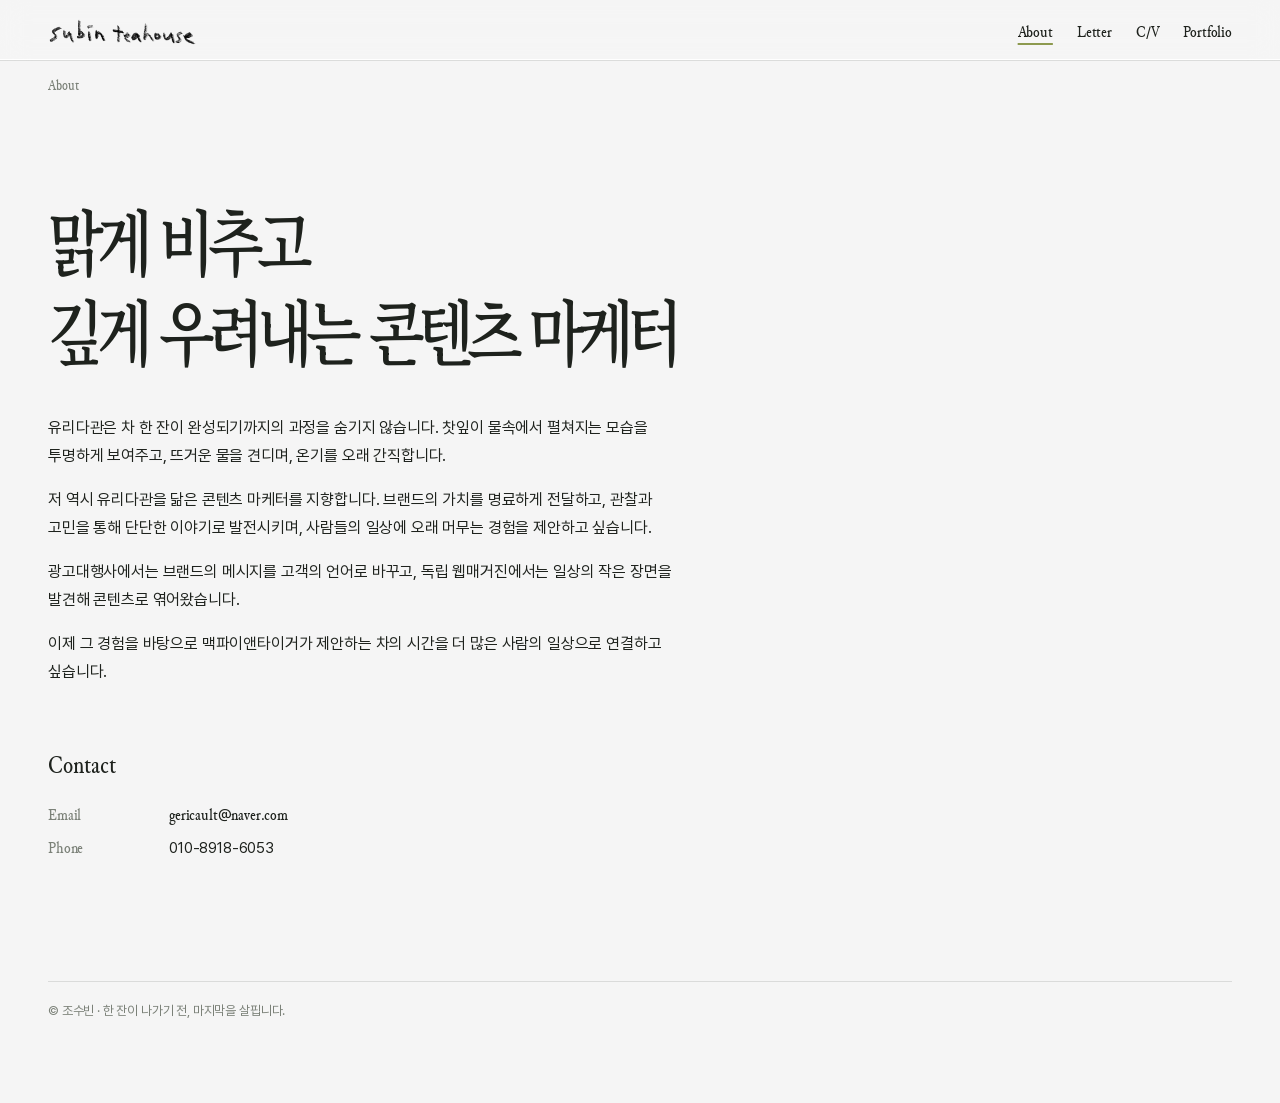
==== commit 4445ce6e: "Letter 페이지 추가: 자기소개서를 저널 위계로, 메뉴에 Letter Co-Authored-By: Claude Opus 5.5 <noreply@anthropic.com>" ====
--- a/about.html
+++ b/about.html
@@ -18,6 +18,7 @@
     <a class="name logo" href="index.html" aria-label="subin teahouse — 조수빈, 홈으로"><img class="logo-mark" src="assets/img/name.png" alt="" width="539" height="101"></a>
     <nav class="site-nav">
       <a href="about.html" aria-current="page">About</a>
+      <a href="letter.html">Letter</a>
       <a href="cv.html">C/V</a>
       <a href="portfolio.html">Portfolio</a>
     </nav>
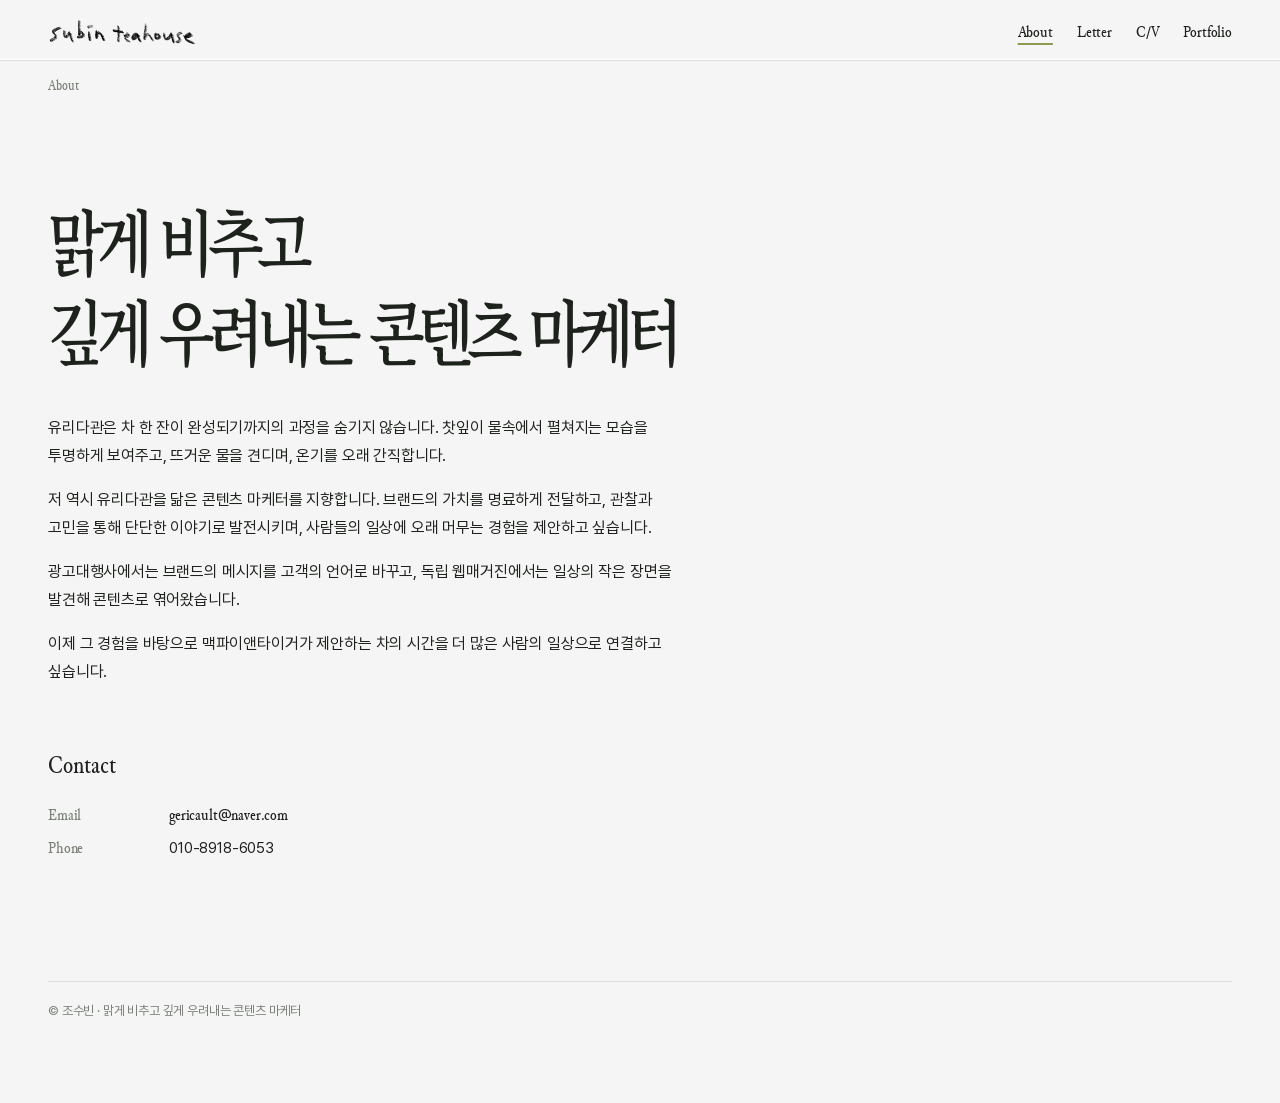
==== commit 7fa83b6f: "푸터 문구: 맑게 비추고 깊게 우려내는 콘텐츠 마케터 Co-Authored-By: Claude Opus 5.5 <noreply@anthropic.com>" ====
--- a/about.html
+++ b/about.html
@@ -15,7 +15,7 @@
 </head>
 <body>
   <header class="site-header">
-    <a class="name logo" href="index.html" aria-label="subin teahouse — 조수빈, 홈으로"><img class="logo-mark" src="assets/img/name.png" alt="" width="539" height="101"></a>
+    <a class="name logo" href="index.html?welcome" aria-label="subin teahouse — 조수빈, 홈으로"><img class="logo-mark" src="assets/img/name.png" alt="" width="539" height="101"></a>
     <nav class="site-nav">
       <a href="about.html" aria-current="page">About</a>
       <a href="letter.html">Letter</a>
@@ -40,7 +40,7 @@
     </dl>
   </main>
 
-  <footer class="site-footer">© 조수빈 · 한 잔이 나가기 전, 마지막을 살핍니다.</footer>
+  <footer class="site-footer">© 조수빈 · 맑게 비추고 깊게 우려내는 콘텐츠 마케터</footer>
   <script src="assets/ko-wrap.js"></script>
 </body>
 </html>
--- a/assets/style.css
+++ b/assets/style.css
@@ -453,6 +453,7 @@
 }
 .cover-title { font-size: clamp(26px, 3.4vw, 44px); line-height: 1.3; margin: 0; }
 .cover-sub { margin: 0; font-size: 14px; color: var(--muted); }
+.cover-hint { margin-top: -10px; font-size: 13px; color: var(--ssuk-deep); }   /* 버튼 바로 위 안내: 무엇을 누르면 무엇이 오는지 */
 .pour-btn {
   margin-top: 18px;
   padding: 8px 4px;
